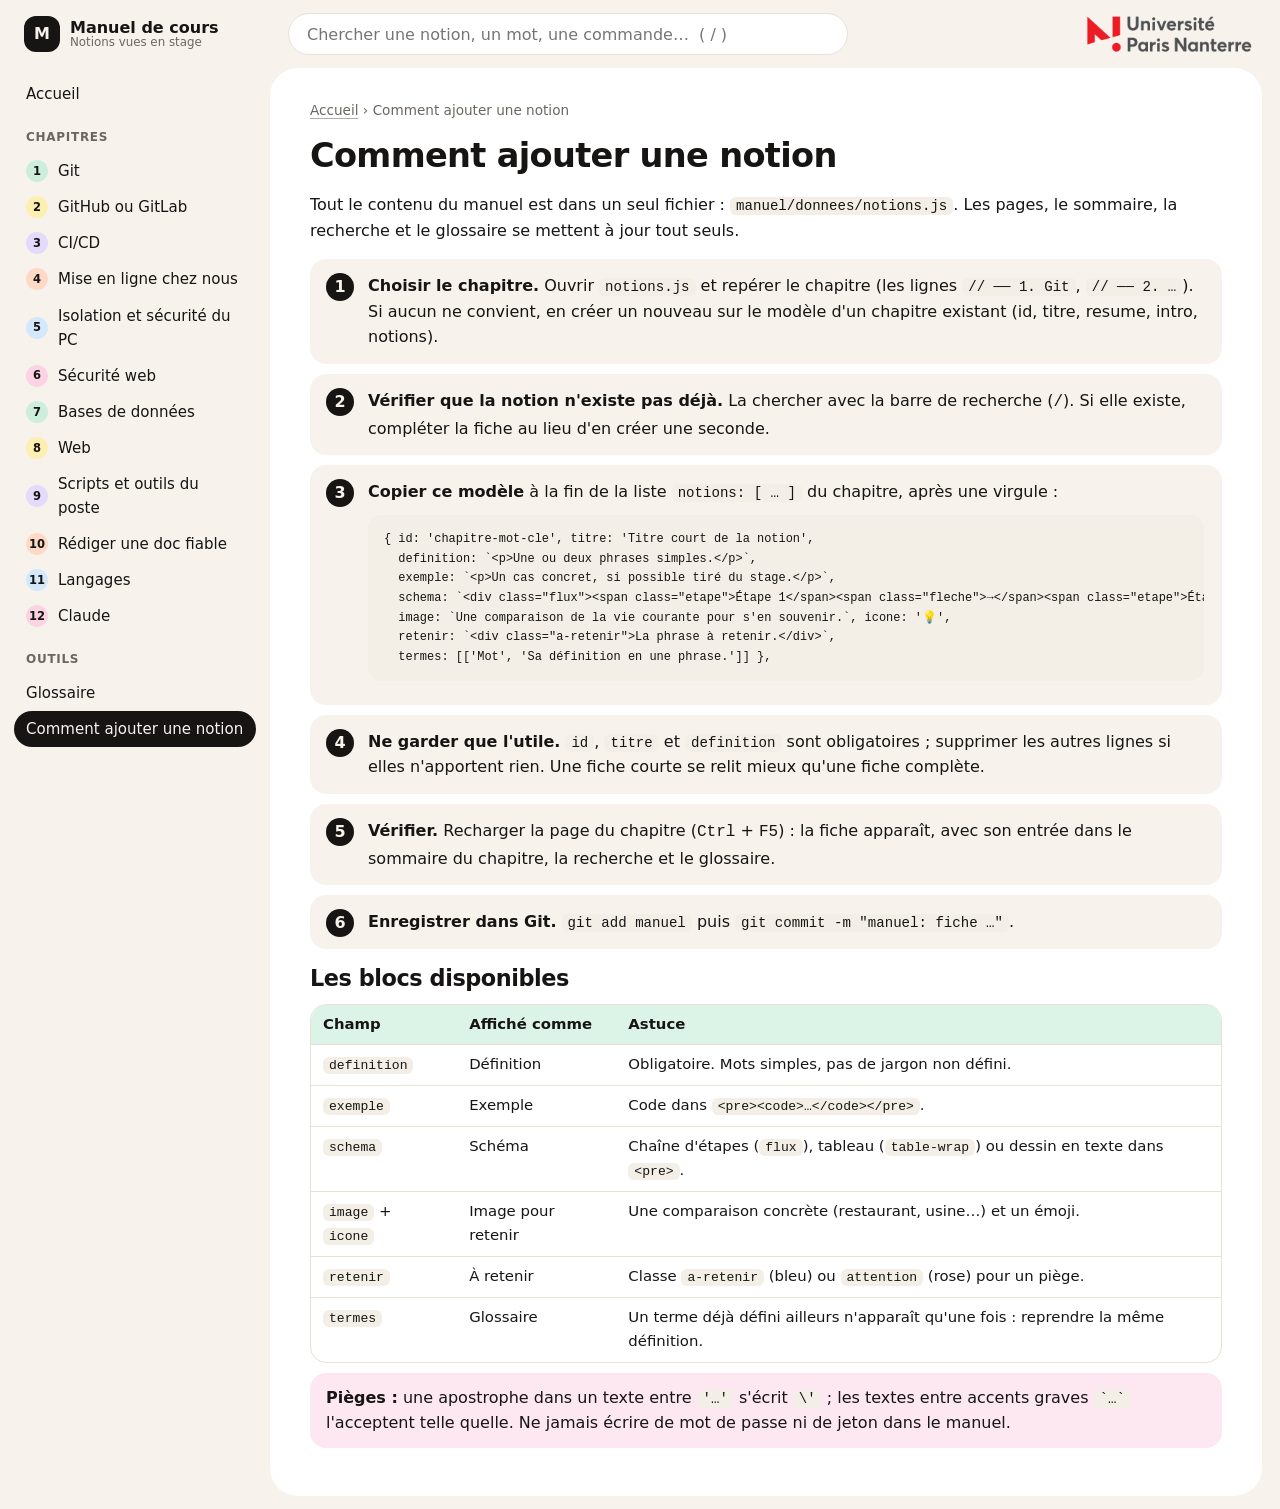
==== ajouter.html @ 1a94686b "Manuel de cours : application éducative (12 chapitres, 57 notions, glossaire, recherche)" ====
<!doctype html>
<html lang="fr">
<head>
  <meta charset="utf-8">
  <meta name="viewport" content="width=device-width, initial-scale=1">
  <title>Ajouter une notion — Manuel de cours</title>
  <link rel="icon" href="data:image/svg+xml,%3Csvg xmlns='http://www.w3.org/2000/svg' viewBox='0 0 100 100'%3E%3Ctext y='.9em' font-size='90'%3E%F0%9F%93%9A%3C/text%3E%3C/svg%3E">
  <link rel="stylesheet" href="manuel.css">
</head>
<body data-page="ajouter">
<header id="entete"></header>
<div class="cadre">
  <nav class="sommaire" id="sommaire" aria-label="Sommaire"></nav>
  <main id="contenu">
    <div class="fil"><a href="index.html">Accueil</a> › Comment ajouter une notion</div>
    <h1>Comment ajouter une notion</h1>
    <p>Tout le contenu du manuel est dans un seul fichier : <code>manuel/donnees/notions.js</code>. Les pages, le sommaire, la recherche et le glossaire se mettent à jour tout seuls.</p>

    <ol class="etapes-ajout">
      <li><strong>Choisir le chapitre.</strong> Ouvrir <code>notions.js</code> et repérer le chapitre (les lignes <code>// ── 1. Git</code>, <code>// ── 2. …</code>). Si aucun ne convient, en créer un nouveau sur le modèle d'un chapitre existant (id, titre, resume, intro, notions).</li>
      <li><strong>Vérifier que la notion n'existe pas déjà.</strong> La chercher avec la barre de recherche (<kbd>/</kbd>). Si elle existe, compléter la fiche au lieu d'en créer une seconde.</li>
      <li><strong>Copier ce modèle</strong> à la fin de la liste <code>notions: [ … ]</code> du chapitre, après une virgule :
<pre><code>{ id: 'chapitre-mot-cle', titre: 'Titre court de la notion',
  definition: `&lt;p&gt;Une ou deux phrases simples.&lt;/p&gt;`,
  exemple: `&lt;p&gt;Un cas concret, si possible tiré du stage.&lt;/p&gt;`,
  schema: `&lt;div class="flux"&gt;&lt;span class="etape"&gt;Étape 1&lt;/span&gt;&lt;span class="fleche"&gt;→&lt;/span&gt;&lt;span class="etape"&gt;Étape 2&lt;/span&gt;&lt;/div&gt;`,
  image: `Une comparaison de la vie courante pour s'en souvenir.`, icone: '💡',
  retenir: `&lt;div class="a-retenir"&gt;La phrase à retenir.&lt;/div&gt;`,
  termes: [['Mot', 'Sa définition en une phrase.']] },</code></pre></li>
      <li><strong>Ne garder que l'utile.</strong> <code>id</code>, <code>titre</code> et <code>definition</code> sont obligatoires ; supprimer les autres lignes si elles n'apportent rien. Une fiche courte se relit mieux qu'une fiche complète.</li>
      <li><strong>Vérifier.</strong> Recharger la page du chapitre (<kbd>Ctrl</kbd> + <kbd>F5</kbd>) : la fiche apparaît, avec son entrée dans le sommaire du chapitre, la recherche et le glossaire.</li>
      <li><strong>Enregistrer dans Git.</strong> <code>git add manuel</code> puis <code>git commit -m "manuel: fiche …"</code>.</li>
    </ol>

    <h2>Les blocs disponibles</h2>
    <div class="table-wrap"><table>
      <thead><tr><th>Champ</th><th>Affiché comme</th><th>Astuce</th></tr></thead>
      <tbody>
        <tr><td><code>definition</code></td><td>Définition</td><td>Obligatoire. Mots simples, pas de jargon non défini.</td></tr>
        <tr><td><code>exemple</code></td><td>Exemple</td><td>Code dans <code>&lt;pre&gt;&lt;code&gt;…&lt;/code&gt;&lt;/pre&gt;</code>.</td></tr>
        <tr><td><code>schema</code></td><td>Schéma</td><td>Chaîne d'étapes (<code>flux</code>), tableau (<code>table-wrap</code>) ou dessin en texte dans <code>&lt;pre&gt;</code>.</td></tr>
        <tr><td><code>image</code> + <code>icone</code></td><td>Image pour retenir</td><td>Une comparaison concrète (restaurant, usine…) et un émoji.</td></tr>
        <tr><td><code>retenir</code></td><td>À retenir</td><td>Classe <code>a-retenir</code> (bleu) ou <code>attention</code> (rose) pour un piège.</td></tr>
        <tr><td><code>termes</code></td><td>Glossaire</td><td>Un terme déjà défini ailleurs n'apparaît qu'une fois : reprendre la même définition.</td></tr>
      </tbody>
    </table></div>

    <div class="attention"><strong>Pièges :</strong> une apostrophe dans un texte entre <code>'…'</code> s'écrit <code>\'</code> ; les textes entre accents graves <code>`…`</code> l'acceptent telle quelle. Ne jamais écrire de mot de passe ni de jeton dans le manuel.</div>
  </main>
</div>
<script src="donnees/notions.js"></script>
<script src="manuel.js"></script>
</body>
</html>
---- manuel.css ----
/* Manuel de cours : même habillage crème et pastel que le site de doc, sans dépendre de ses fichiers */
:root {
  --creme: #f7f3ec; --encre: #161514; --gris-doux: #6b6760; --trait: #e7e1d6; --blanc: #ffffff;
  --menthe: #cdeedd; --lilas: #e4dafc; --beurre: #fdefb2; --peche: #fdd9c6; --ciel: #d3e8fb; --rose: #fbd3e3;
  --code: #f3efe7; --mono: ui-monospace, "Cascadia Code", Consolas, monospace;
  --sidebar-w: 270px; --r-xl: 28px; --r-l: 20px;
}
@media (prefers-color-scheme: dark) {
  :root { --creme: #1b1a18; --encre: #f3efe7; --gris-doux: #a9a397; --trait: #34312c; --blanc: #252320;
    --menthe: #1f3a2e; --lilas: #2f2748; --beurre: #4a4017; --peche: #4a2c1e; --ciel: #1d3248; --rose: #4a2133; --code: #2d2a26; }
}
* { box-sizing: border-box; }
html { scroll-behavior: smooth; scroll-padding-top: 84px; }
body { margin: 0; background: var(--creme); color: var(--encre); font: 16px/1.6 "Segoe UI", system-ui, sans-serif; }
a { color: inherit; text-decoration-color: color-mix(in srgb, var(--encre) 35%, transparent); text-underline-offset: 3px; }
a:hover { text-decoration-color: var(--encre); }
h1, h2, h3 { letter-spacing: -0.02em; line-height: 1.2; }
h1 { font-size: 2.1rem; font-weight: 800; margin: 0 0 10px; }
h2 { font-size: 1.4rem; font-weight: 800; margin: 0 0 12px; }
h3 { font-size: 1.1rem; font-weight: 800; margin: 18px 0 6px; }
code { font-family: var(--mono); font-size: 0.88em; background: var(--code); padding: 1px 6px; border-radius: 6px; }
pre { font-family: var(--mono); font-size: 0.85rem; line-height: 1.45; background: var(--code); padding: 14px 16px; border-radius: 14px; overflow-x: auto; margin: 10px 0; }
pre code { background: none; padding: 0; }
table { border-collapse: collapse; width: 100%; font-size: 0.93rem; }
th, td { text-align: left; padding: 8px 12px; border-bottom: 1px solid var(--trait); vertical-align: top; }
th { background: color-mix(in srgb, var(--p, var(--menthe)) 70%, var(--blanc)); font-weight: 700; }
.table-wrap { border: 1.5px solid var(--trait); border-radius: 16px; overflow: auto; margin: 10px 0; }
.table-wrap tr:last-child td { border-bottom: none; }
.muted { color: var(--gris-doux); }

/* En-tête */
.entete { position: sticky; top: 0; z-index: 10; height: 68px; display: flex; align-items: center; gap: 18px; padding: 0 24px; background: var(--creme); }
.marque { display: flex; align-items: center; gap: 10px; text-decoration: none; width: calc(var(--sidebar-w) - 24px); flex-shrink: 0; }
.marque .logo { width: 36px; height: 36px; border-radius: 12px; display: grid; place-items: center; font-weight: 900; color: var(--creme); background: var(--encre); }
.marque .nom { font-weight: 800; line-height: 1.1; }
.marque small { display: block; font-weight: 500; font-size: 0.74rem; color: var(--gris-doux); }
.recherche { position: relative; flex: 1; max-width: 560px; }
.recherche input { width: 100%; height: 42px; padding: 0 18px; border-radius: 999px; border: 1.5px solid var(--trait); background: var(--blanc); color: var(--encre); font: inherit; }
.recherche input:focus { outline: 2px solid var(--encre); outline-offset: 1px; }
.resultats { position: absolute; top: 48px; left: 0; right: 0; max-height: 70vh; overflow: auto; background: var(--blanc); border: 1.5px solid var(--trait); border-radius: 18px; box-shadow: 0 12px 30px rgba(0,0,0,0.12); padding: 6px; }
.resultats:empty { display: none; }
/* Logo de l'université, en haut à droite */
.logo-univ { margin-left: auto; height: 44px; width: auto; flex-shrink: 0; }
@media (max-width: 900px) { .logo-univ { height: 30px; } }
.resultats a { display: block; padding: 8px 12px; border-radius: 12px; text-decoration: none; }
.resultats a:hover, .resultats a.actif { background: var(--creme); }
.resultats .ou { font-size: 0.78rem; color: var(--gris-doux); }
.resultats mark { background: var(--beurre); color: inherit; border-radius: 4px; }

/* Mise en page */
.cadre { display: flex; align-items: flex-start; }
.sommaire { position: sticky; top: 68px; width: var(--sidebar-w); flex-shrink: 0; height: calc(100vh - 68px); overflow: auto; padding: 8px 14px 24px; }
.sommaire a { display: flex; gap: 10px; align-items: center; padding: 6px 12px; border-radius: 999px; text-decoration: none; font-size: 0.94rem; }
.sommaire a:hover { background: #efe9de; }
.sommaire a.actif { background: var(--encre); color: var(--creme); }
.sommaire .num { width: 22px; height: 22px; flex-shrink: 0; border-radius: 50%; display: grid; place-items: center; font-size: 0.72rem; font-weight: 800; background: var(--c, var(--menthe)); color: #161514; }
.sommaire .groupe { margin: 16px 12px 6px; font-size: 0.75rem; font-weight: 800; text-transform: uppercase; letter-spacing: 0.06em; color: var(--gris-doux); }
main { flex: 1; min-width: 0; margin: 0 18px 18px 0; padding: 32px 40px 48px; background: var(--blanc); border-radius: var(--r-xl); }
.fil { font-size: 0.85rem; color: var(--gris-doux); margin-bottom: 14px; }
.fil a { color: inherit; }

/* Accueil */
.hero { background: var(--menthe); border-radius: var(--r-xl); padding: 34px 36px; margin-bottom: 26px; }
.hero p { margin: 0; max-width: 640px; }
.chapitres { display: grid; grid-template-columns: repeat(auto-fill, minmax(230px, 1fr)); gap: 14px; }
.chapitre-carte { display: block; padding: 18px 20px; border-radius: var(--r-l); background: var(--c, var(--menthe)); text-decoration: none; color: #161514; transition: transform 0.15s; }
.chapitre-carte:hover { transform: translateY(-2px); }
.chapitre-carte .n { font-size: 0.78rem; font-weight: 800; opacity: 0.7; }
.chapitre-carte strong { display: block; font-size: 1.08rem; margin: 2px 0 6px; }
.chapitre-carte span { font-size: 0.86rem; opacity: 0.8; }

/* Fiches de notion */
.intro-chapitre { background: var(--c, var(--menthe)); color: #161514; border-radius: var(--r-l); padding: 20px 24px; margin-bottom: 22px; }
.intro-chapitre p { margin: 0; }
.fiches-index { display: flex; flex-wrap: wrap; gap: 8px; margin: 0 0 24px; }
.fiches-index a { padding: 4px 12px; border-radius: 999px; border: 1.5px solid var(--trait); text-decoration: none; font-size: 0.86rem; }
.fiches-index a:hover { border-color: var(--encre); }
.fiche { border: 1.5px solid var(--trait); border-radius: var(--r-l); padding: 22px 26px; margin-bottom: 18px; }
.fiche h2 { display: flex; align-items: center; gap: 10px; }
.fiche h2::before { content: ""; width: 14px; height: 14px; border-radius: 50%; flex-shrink: 0; background: var(--cf, #7fd3a8); }
.fiche .bloc { margin-top: 14px; }
.fiche .etiquette { display: inline-block; font-size: 0.72rem; font-weight: 800; text-transform: uppercase; letter-spacing: 0.06em; padding: 2px 10px; border-radius: 999px; margin-bottom: 6px; color: #161514; }
.etiquette.def { background: var(--menthe); }
.etiquette.ex { background: var(--beurre); }
.etiquette.sch { background: var(--lilas); }
.etiquette.img { background: var(--peche); }
.etiquette.ret { background: var(--ciel); }
.fiche .bloc p { margin: 4px 0; }
.fiche ul { margin: 4px 0; padding-left: 22px; }
.image-mentale { display: flex; gap: 14px; align-items: flex-start; background: color-mix(in srgb, var(--peche) 45%, var(--blanc)); border-radius: 16px; padding: 14px 16px; }
.image-mentale .ico { font-size: 1.8rem; line-height: 1; }
.a-retenir { background: color-mix(in srgb, var(--ciel) 55%, var(--blanc)); border-radius: 16px; padding: 12px 16px; }
.attention { background: color-mix(in srgb, var(--rose) 55%, var(--blanc)); border-radius: 16px; padding: 12px 16px; }

/* Schéma en chaîne d'étapes */
.flux { display: flex; flex-wrap: wrap; align-items: center; gap: 6px; margin: 8px 0; }
.flux .etape { padding: 8px 14px; border-radius: 14px; background: var(--lilas); color: #161514; font-weight: 600; font-size: 0.9rem; text-align: center; }
.flux .etape small { display: block; font-weight: 400; font-size: 0.76rem; opacity: 0.8; }
.flux .fleche { color: var(--gris-doux); font-weight: 800; }
figure.svg { margin: 8px 0; }
figure.svg svg { width: 100%; height: auto; max-width: 720px; display: block; }
figure.svg figcaption { font-size: 0.85rem; color: var(--gris-doux); margin-top: 4px; }
svg .b { fill: var(--blanc); stroke: var(--encre); stroke-width: 1.5; }
svg .t { fill: var(--encre); font: 600 13px "Segoe UI", system-ui, sans-serif; }
svg .s { fill: var(--gris-doux); font: 12px "Segoe UI", system-ui, sans-serif; }
svg .l { stroke: var(--encre); stroke-width: 1.5; fill: none; }

/* Glossaire et page d'ajout */
.filtre { width: 100%; max-width: 420px; height: 40px; padding: 0 16px; border-radius: 999px; border: 1.5px solid var(--trait); background: var(--blanc); color: var(--encre); font: inherit; margin: 6px 0 14px; }
.etapes-ajout { counter-reset: e; list-style: none; padding: 0; }
.etapes-ajout > li { counter-increment: e; position: relative; padding: 14px 18px 14px 58px; border-radius: 16px; background: var(--creme); margin-bottom: 10px; }
.etapes-ajout > li::before { content: counter(e); position: absolute; left: 16px; top: 14px; width: 28px; height: 28px; border-radius: 50%; display: grid; place-items: center; font-weight: 800; background: var(--encre); color: var(--creme); }

@media (max-width: 900px) {
  .entete { padding: 0 14px; gap: 10px; }
  .marque { width: auto; }
  .marque .nom { display: none; }
  .cadre { display: block; }
  .sommaire { position: static; width: auto; height: auto; padding: 8px 14px; }
  main { margin: 0; border-radius: 0; padding: 22px 16px 36px; }
  .hero { padding: 24px 20px; }
  .fiche { padding: 18px 16px; }
}
@media print { .entete .recherche, .sommaire { display: none; } main { margin: 0; padding: 0; } body { background: #fff; } }
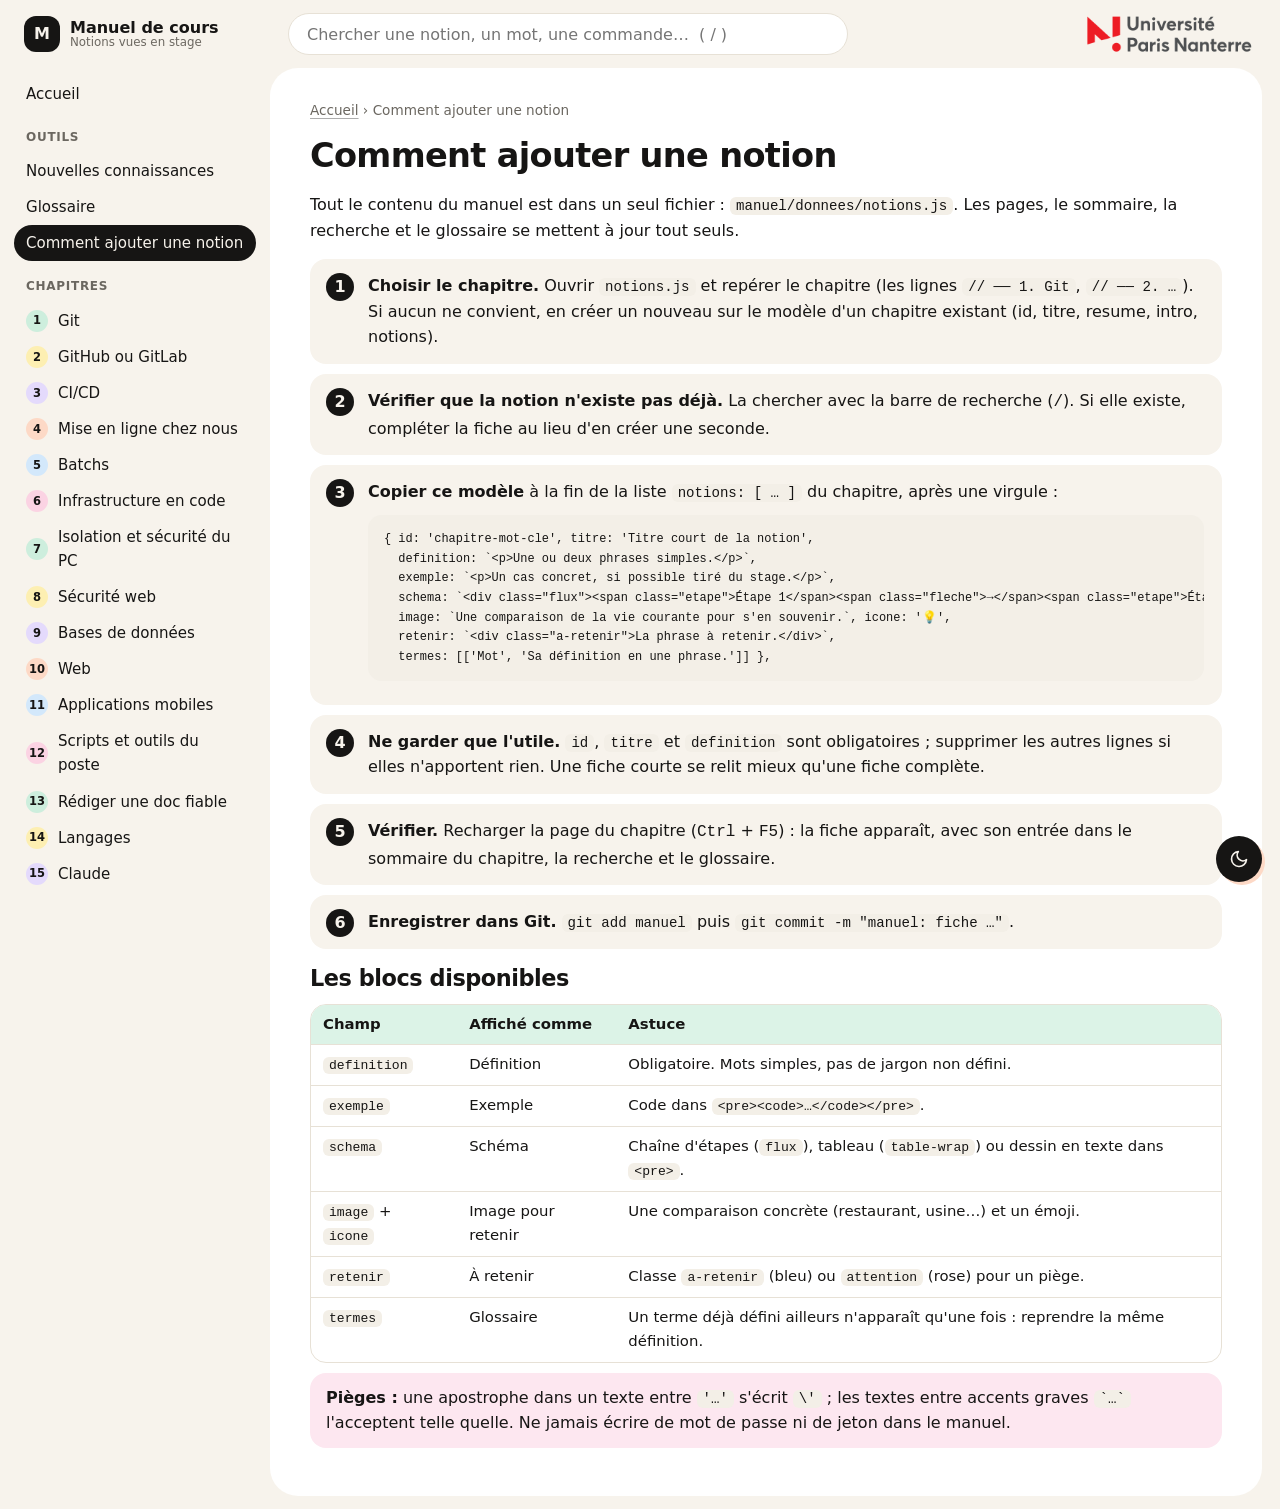
==== commit 6415f32d: "Bouton lune / soleil : mode clair par défaut, mode sombre au choix, retenu d'une page à l'autre" ====
--- a/ajouter.html
+++ b/ajouter.html
@@ -6,6 +6,8 @@
   <title>Ajouter une notion — Manuel de cours</title>
   <link rel="icon" href="data:image/svg+xml,%3Csvg xmlns='http://www.w3.org/2000/svg' viewBox='0 0 100 100'%3E%3Ctext y='.9em' font-size='90'%3E%F0%9F%93%9A%3C/text%3E%3C/svg%3E">
   <link rel="stylesheet" href="manuel.css">
+  <!-- Mode sombre appliqué avant le premier affichage (sinon la page s'affiche un instant en clair) -->
+  <script>try{if(localStorage.getItem("manuel-theme")==="sombre")document.documentElement.classList.add("theme-sombre")}catch(e){}</script>
 </head>
 <body data-page="ajouter">
 <header id="entete"></header>
--- a/manuel.css
+++ b/manuel.css
@@ -5,10 +5,9 @@
   --code: #f3efe7; --mono: ui-monospace, "Cascadia Code", Consolas, monospace;
   --sidebar-w: 270px; --r-xl: 28px; --r-l: 20px;
 }
-@media (prefers-color-scheme: dark) {
-  :root { --creme: #1b1a18; --encre: #f3efe7; --gris-doux: #a9a397; --trait: #34312c; --blanc: #252320;
+/* Mode sombre : choisi avec le bouton lune / soleil (clair par défaut), appliqué par la classe theme-sombre */
+html.theme-sombre { color-scheme: dark; --creme: #1b1a18; --encre: #f3efe7; --gris-doux: #a9a397; --trait: #34312c; --blanc: #252320;
     --menthe: #1f3a2e; --lilas: #2f2748; --beurre: #4a4017; --peche: #4a2c1e; --ciel: #1d3248; --rose: #4a2133; --code: #2d2a26; }
-}
 * { box-sizing: border-box; }
 html { scroll-behavior: smooth; scroll-padding-top: 84px; }
 body { margin: 0; background: var(--creme); color: var(--encre); font: 16px/1.6 "Segoe UI", system-ui, sans-serif; }
@@ -46,6 +45,11 @@
 .resultats a:hover, .resultats a.actif { background: var(--creme); }
 .resultats .ou { font-size: 0.78rem; color: var(--gris-doux); }
 .resultats mark { background: var(--beurre); color: inherit; border-radius: 4px; }
+
+/* Bouton ☰ du sommaire : affiché seulement sur petit écran */
+.hamburger { display: none; flex-direction: column; justify-content: center; gap: 5px; width: 42px; height: 42px; flex-shrink: 0; padding: 0 10px;
+  border: 1.5px solid var(--trait); border-radius: 12px; background: var(--blanc); cursor: pointer; }
+.hamburger span { display: block; height: 2px; border-radius: 2px; background: var(--encre); transition: transform 0.2s, opacity 0.2s; }
 
 /* Mise en page */
 .cadre { display: flex; align-items: flex-start; }
@@ -116,9 +120,44 @@
   .marque { width: auto; }
   .marque .nom { display: none; }
   .cadre { display: block; }
-  .sommaire { position: static; width: auto; height: auto; padding: 8px 14px; }
+  /* Sommaire replié derrière le bouton ☰, déroulé sous l'en-tête à la demande */
+  .hamburger { display: flex; }
+  .sommaire { display: none; position: fixed; z-index: 9; top: 68px; left: 0; right: 0; width: auto; height: auto; max-height: calc(100vh - 68px);
+    padding: 8px 14px 16px; background: var(--creme); box-shadow: 0 14px 24px rgba(0,0,0,0.12); }
+  body.sommaire-ouvert .sommaire { display: block; }
+  body.sommaire-ouvert .hamburger span:nth-child(1) { transform: translateY(7px) rotate(45deg); }
+  body.sommaire-ouvert .hamburger span:nth-child(2) { opacity: 0; }
+  body.sommaire-ouvert .hamburger span:nth-child(3) { transform: translateY(-7px) rotate(-45deg); }
   main { margin: 0; border-radius: 0; padding: 22px 16px 36px; }
   .hero { padding: 24px 20px; }
   .fiche { padding: 18px 16px; }
 }
 @media print { .entete .recherche, .sommaire { display: none; } main { margin: 0; padding: 0; } body { background: #fff; } }
+
+/* Nouvelles connaissances : un groupe par famille, une carte par outil ou langage */
+.groupe-connaissances { margin: 26px 0 8px; }
+.groupe-connaissances h2 { display: flex; align-items: center; gap: 10px; }
+.groupe-connaissances h2::before { content: ""; width: 14px; height: 14px; border-radius: 50%; flex-shrink: 0; background: var(--c); }
+.connaissances { display: grid; grid-template-columns: repeat(auto-fill, minmax(260px, 1fr)); gap: 14px; }
+.connaissance { display: flex; flex-direction: column; padding: 18px 20px; border-radius: var(--r-l); background: color-mix(in srgb, var(--c) 22%, var(--blanc)); color: #161514; }
+.connaissance h3 { display: flex; align-items: center; gap: 8px; margin: 0 0 8px; font-size: 1.05rem; }
+.connaissance .ico { font-size: 1.3rem; line-height: 1; }
+.connaissance p { margin: 0 0 8px; font-size: 0.9rem; line-height: 1.45; }
+.connaissance .pourquoi { opacity: 0.85; }
+.liens-utiles { margin: auto 0 0; padding: 8px 0 0; list-style: none; border-top: 1.5px solid color-mix(in srgb, var(--c) 45%, transparent); }
+.liens-utiles li { margin: 3px 0; font-size: 0.88rem; }
+.liens-utiles a { color: #161514; font-weight: 600; text-underline-offset: 3px; }
+
+/* Accueil : raccourcis vers les pages outils */
+.raccourcis { display: grid; grid-template-columns: repeat(auto-fit, minmax(220px, 1fr)); gap: 12px; margin: -10px 0 26px; }
+.raccourci { display: flex; align-items: center; gap: 12px; padding: 14px 18px; border-radius: var(--r-l); border: 1.5px solid var(--trait); background: var(--blanc); color: var(--encre); text-decoration: none; transition: transform 0.15s; }
+.raccourci:hover { transform: translateY(-2px); border-color: var(--encre); }
+.raccourci .ico { font-size: 1.5rem; line-height: 1; }
+.raccourci strong { display: block; }
+.raccourci small { display: block; font-size: 0.82rem; color: var(--gris-doux); }
+/* Bouton lune / soleil, en bas à droite */
+.bouton-theme { position: fixed; z-index: 30; right: 18px; bottom: 18px; width: 46px; height: 46px; padding: 0; border: 0; border-radius: 50%;
+  display: grid; place-items: center; cursor: pointer; background: #161514; color: #f7f3ec; box-shadow: 3px 3px 0 #fdd9c6; transition: transform 0.2s; }
+.bouton-theme:hover, .bouton-theme:focus-visible { transform: rotate(-15deg); outline: none; }
+html.theme-sombre .bouton-theme { background: #f7f3ec; color: #161514; box-shadow: 3px 3px 0 #6b4a3a; }
+@media print { .bouton-theme { display: none; } }
